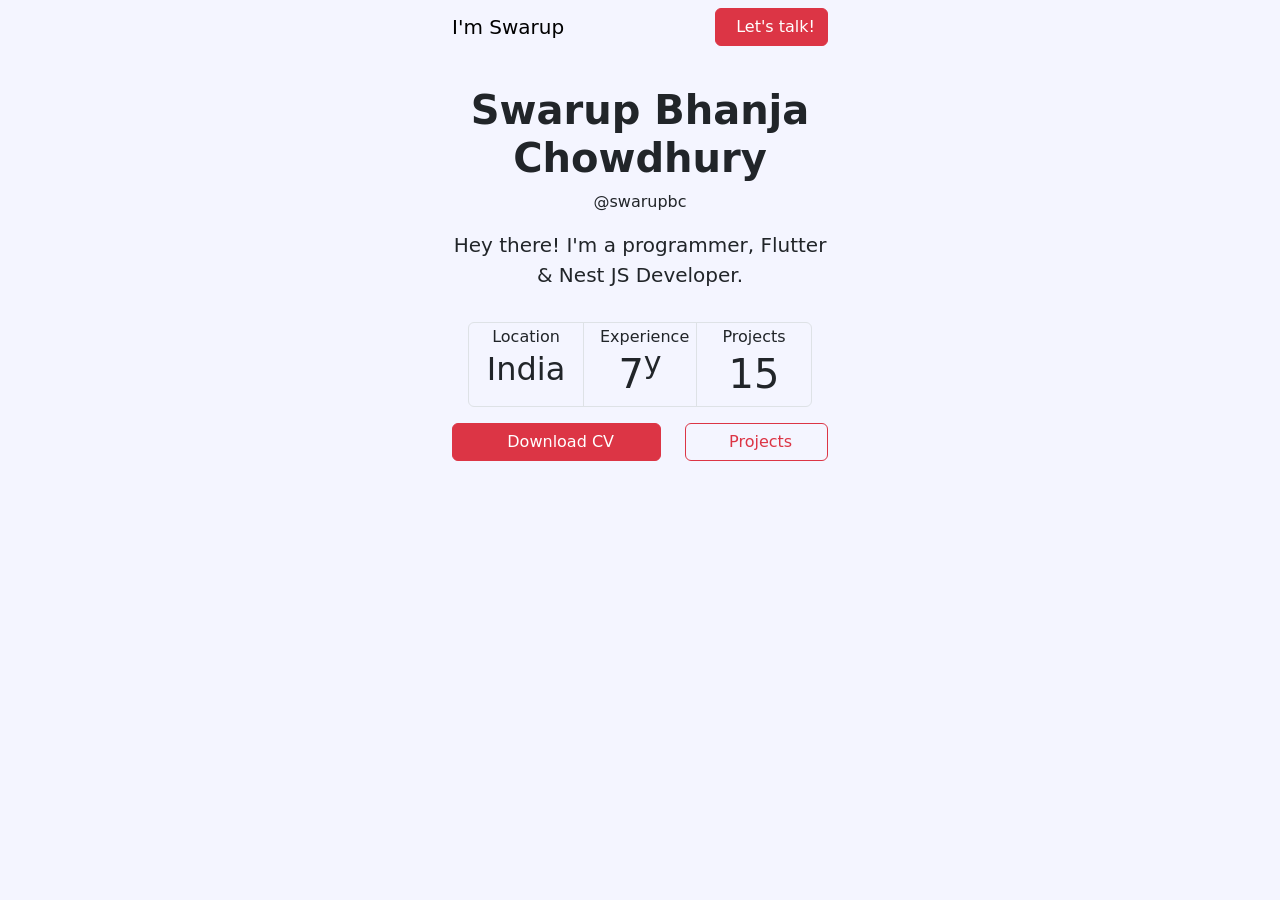
==== index.html @ 0d43d217 "username changed" ====
<!DOCTYPE html>
<html lang="en">

<head>

  <!-- Native CSS Start -->
  <link rel="stylesheet" href="/css/index.css">
  <!-- Native CSS Start -->

  <!-- Bootstrap CSS Start -->
  <link href="https://cdn.jsdelivr.net/npm/bootstrap@5.2.0-beta1/dist/css/bootstrap.min.css" rel="stylesheet"
    integrity="sha384-0evHe/X+R7YkIZDRvuzKMRqM+OrBnVFBL6DOitfPri4tjfHxaWutUpFmBp4vmVor" crossorigin="anonymous">
  <!-- Bootstrap CSS End -->

  <!-- Icon Pack Start -->
  <script src="https://kit.fontawesome.com/94b68a0c09.js" crossorigin="anonymous"></script>
  <!-- Icon Pack End -->

  <!-- Meta Start -->
  <meta charset="UTF-8">
  <meta name="viewport" content="width=device-width, initial-scale=1.0">
  <meta name="language" content="en">
  <meta http-equiv="X-UA-Compatible" content="ie=edge">
  <meta name="description" content="Swarup Bhanja Chowdhury, Senior Software Engineer, Flutter & Nest JS Developer. Kolkata, India">
  <meta name="keywords" content="Software Engineer, Flutter Developer, Nest JS Developer, Swarup, Swarup Bhanja, Swarup Bhanja Chowdhury, Software Engineer Kolkata, Software Developer Kolkata, Flutter Developer Kolkata">
  <meta name="author" content="Swarup Bhanja Chowdhury">

  <meta property="og:title" content="Swarup Bhanja Chowdhury">
  <meta property="og:description" content="Senior Software Engineer. Kolkata, India">
  <meta property="og:image" content="https://swarup.dev/res/profile.jpg">
  <meta property="og:url" content="https://swarup.dev">

  <meta name="geo.region" content="IN">
  <meta name="geo.placename" content="Kolkata, West Bengal">
  <meta name="geo.position" content="22.5500;88.3333">





  <title>I'm Swarup</title>
  <!-- Meta End -->
  <script>
    window.onload = function() {
      // Get the current year
      var currentYear = new Date().getFullYear();
      
      // Calculate the base number based on the current year
      var baseNumber = 4 + (currentYear - 2023); // Assuming the starting year is 2023
      
      // Update the content of the <p> element for experience
      var experienceElement = document.getElementById("dynamicExpression");
      experienceElement.innerHTML = baseNumber + "<sup>y</sup>";
  
      // Calculate the dynamic number based on the current year
      var dynamicNumber = Math.min(9 + (2 * (currentYear - 2023)), 99); // Assuming the starting year is 2023
      
      // Update the content of the <p> element for projects
      var projectsElement = document.getElementById("dynamicNumber");
      projectsElement.innerHTML = dynamicNumber;
    };
  </script>
</head>

<body style="background-color:#f4f5ff;">

  <main class="d-block mx-auto" style="max-width:400px;">

    <div class="w-100">
      <nav class="navbar navbar-expand-lg">
        <div class="container-fluid my-auto">
          <p class="navbar-brand h1 mb-0">
            I'm Swarup
          </p>
          <button class="btn btn-danger" onclick="location.href = '/contact';"><i
              class="fa-solid fa-message pe-2"></i>Let's talk!</button>
        </div>
      </nav>
    </div>

    <div class="container">
      <div class="row">
        <div class="col-12">
          <img src="res/profile.jpg" alt="" class="rounded-5 d-block mx-auto my-3" style="width:50%">
          <p class="h1 text-center fw-bold">
            Swarup Bhanja Chowdhury
          </p>
          <p class="fs-6 text-center">
            @swarupbc
          </p>
          <p class="fs-5 text-center">
            Hey there! I'm a programmer, Flutter & Nest JS Developer.
          </p>
        </div>
      </div>
      <div class="row border border-1 m-3 rounded">
        <div class="col-4 text-center">
          <p class="h6 m-1">
            Location
          </p>
          <p class="h2">
            India
          </p>
        </div>
        <div class="col-4 text-center border-start border-end">
          <p class="h6 m-1">
            Experience
          </p>
          <p class="h1" id="dynamicExpression"></p>
        </div>
        <div class="col-4 text-center">
          <p class="h6 m-1">
            Projects
          </p>
          <p class="h1" id="dynamicNumber"></p>
        </div>
      </div>
      <div class="row">
        <div class="col-7">
          <a href="/res/resume.pdf" download>
            <button class="btn btn-danger w-100"><i class="fa-solid fa-download pe-2"></i>Download CV</button>
          </a>
        </div>
        <div class="col-5">
          <button class="btn btn-outline-danger w-100"
            onclick="window.open('https://github.com/swarupbc?tab=repositories', '_blank');">
            <i class="fa-solid fa-briefcase pe-2"></i>Projects
          </button>
        </div>
      </div>
    </div>
    </div>
  </main>




  <!-- Native JS Start -->
  <script src="js/index.js"></script>
  <!-- Native JS End -->

  <!-- Bootstrap JS Start -->
  <script src="https://cdn.jsdelivr.net/npm/bootstrap@5.2.0-beta1/dist/js/bootstrap.bundle.min.js"
    integrity="sha384-pprn3073KE6tl6bjs2QrFaJGz5/SUsLqktiwsUTF55Jfv3qYSDhgCecCxMW52nD2"
    crossorigin="anonymous"></script>
  <!-- Bootstrap JS End -->

</body>

</html>
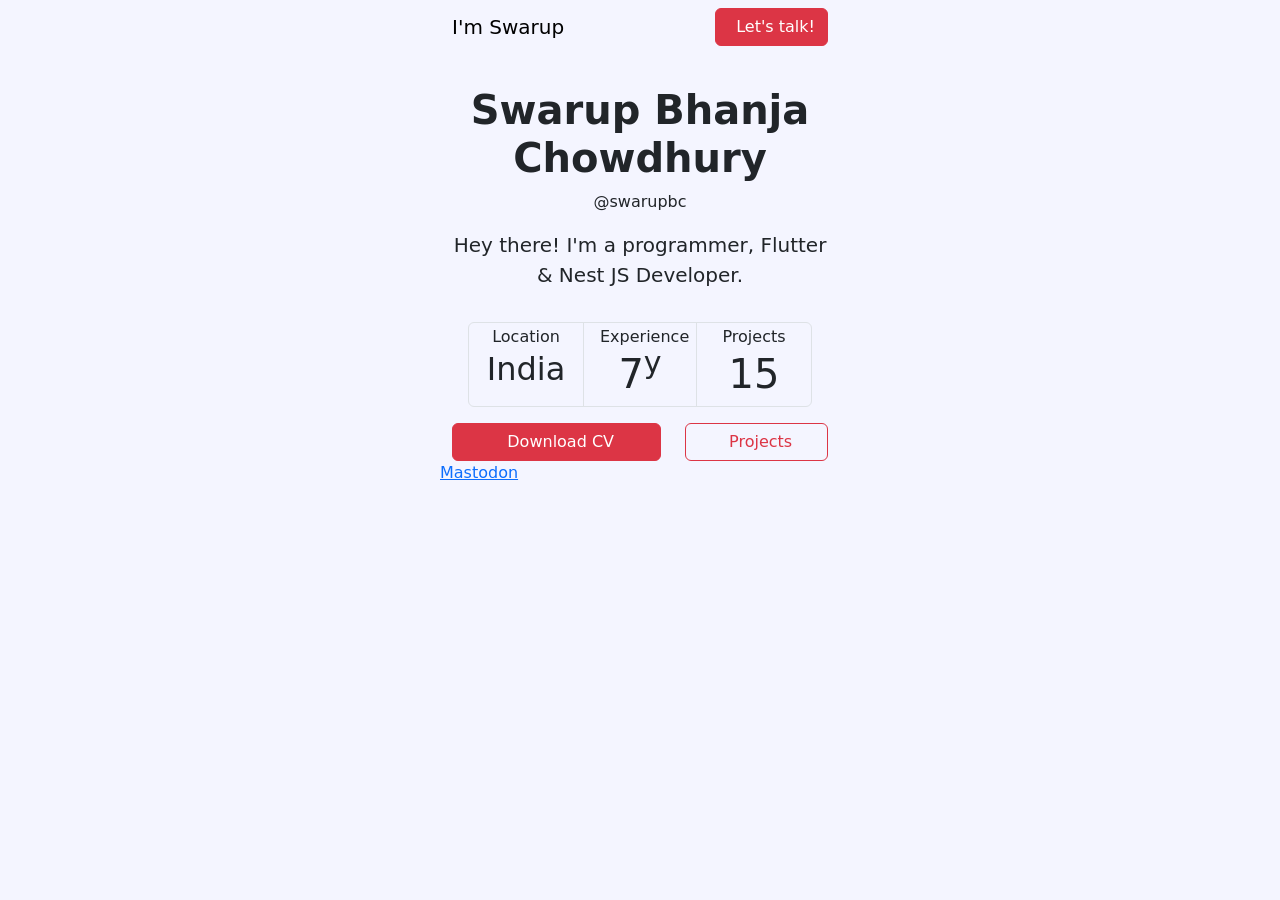
==== commit efcaf281: "update index" ====
--- a/index.html
+++ b/index.html
@@ -130,6 +130,7 @@
       </div>
     </div>
     </div>
+    <a rel="me" href="https://mastodon.social/@swarupbc">Mastodon</a>
   </main>
 
 
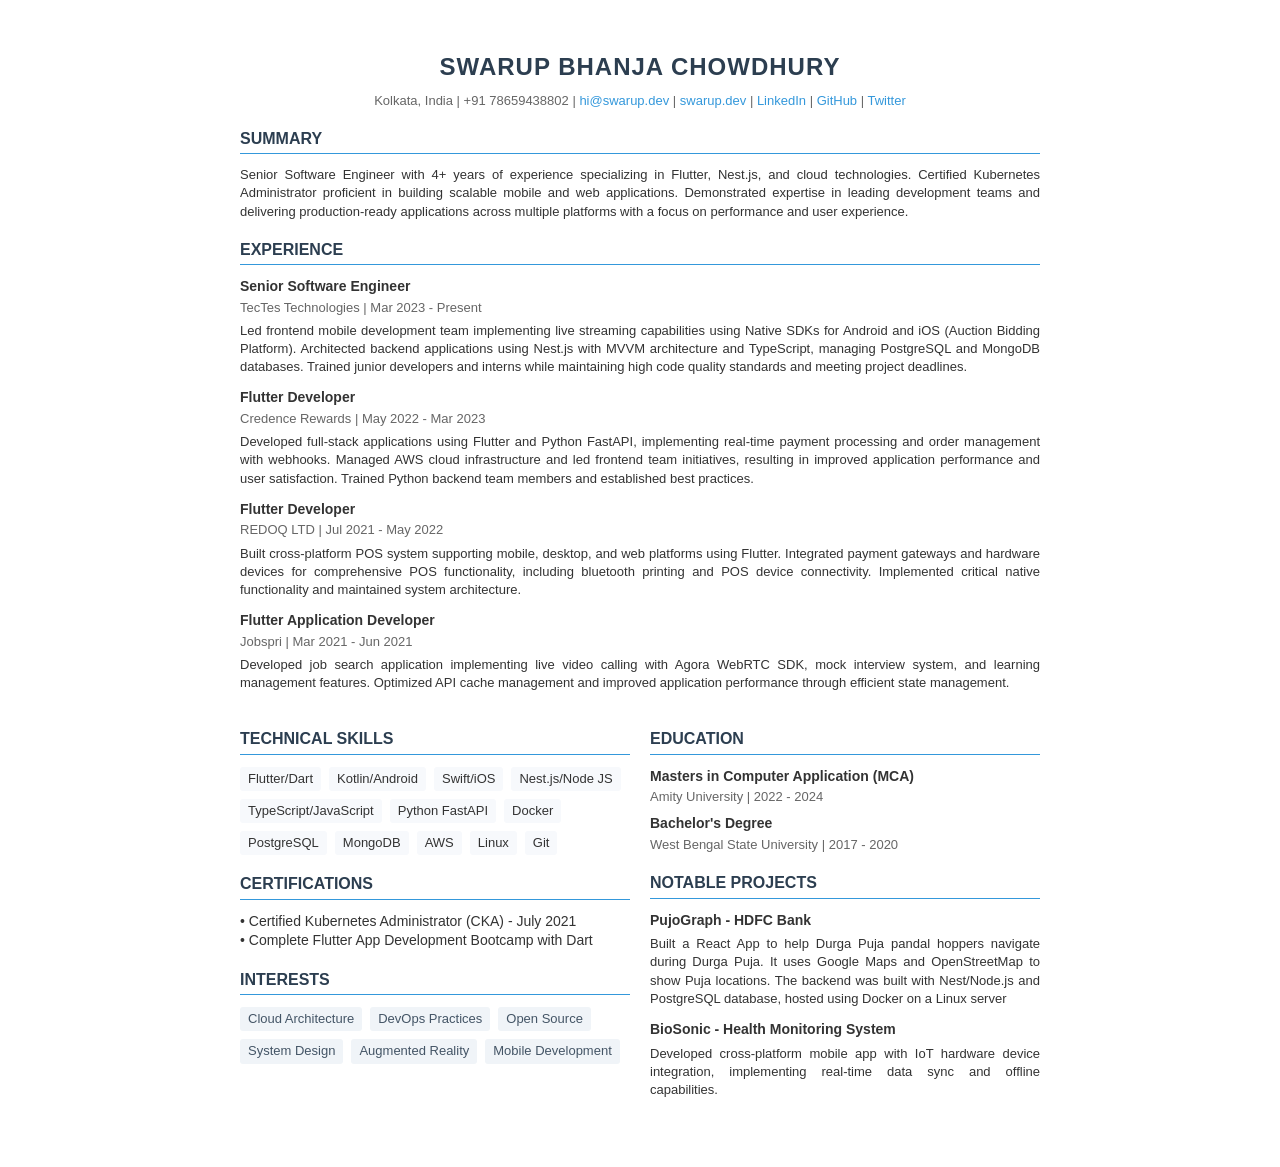
==== commit 462a2001: "init" ====
--- a/index.html
+++ b/index.html
@@ -2,150 +2,156 @@
 <html lang="en">
 
 <head>
-
-  <!-- Native CSS Start -->
-  <link rel="stylesheet" href="/css/index.css">
-  <!-- Native CSS Start -->
-
-  <!-- Bootstrap CSS Start -->
-  <link href="https://cdn.jsdelivr.net/npm/bootstrap@5.2.0-beta1/dist/css/bootstrap.min.css" rel="stylesheet"
-    integrity="sha384-0evHe/X+R7YkIZDRvuzKMRqM+OrBnVFBL6DOitfPri4tjfHxaWutUpFmBp4vmVor" crossorigin="anonymous">
-  <!-- Bootstrap CSS End -->
-
-  <!-- Icon Pack Start -->
-  <script src="https://kit.fontawesome.com/94b68a0c09.js" crossorigin="anonymous"></script>
-  <!-- Icon Pack End -->
-
-  <!-- Meta Start -->
-  <meta charset="UTF-8">
-  <meta name="viewport" content="width=device-width, initial-scale=1.0">
-  <meta name="language" content="en">
-  <meta http-equiv="X-UA-Compatible" content="ie=edge">
-  <meta name="description" content="Swarup Bhanja Chowdhury, Senior Software Engineer, Flutter & Nest JS Developer. Kolkata, India">
-  <meta name="keywords" content="Software Engineer, Flutter Developer, Nest JS Developer, Swarup, Swarup Bhanja, Swarup Bhanja Chowdhury, Software Engineer Kolkata, Software Developer Kolkata, Flutter Developer Kolkata">
-  <meta name="author" content="Swarup Bhanja Chowdhury">
-
-  <meta property="og:title" content="Swarup Bhanja Chowdhury">
-  <meta property="og:description" content="Senior Software Engineer. Kolkata, India">
-  <meta property="og:image" content="https://swarup.dev/res/profile.jpg">
-  <meta property="og:url" content="https://swarup.dev">
-
-  <meta name="geo.region" content="IN">
-  <meta name="geo.placename" content="Kolkata, West Bengal">
-  <meta name="geo.position" content="22.5500;88.3333">
-
-
-
-
-
-  <title>I'm Swarup</title>
-  <!-- Meta End -->
-  <script>
-    window.onload = function() {
-      // Get the current year
-      var currentYear = new Date().getFullYear();
-      
-      // Calculate the base number based on the current year
-      var baseNumber = 4 + (currentYear - 2023); // Assuming the starting year is 2023
-      
-      // Update the content of the <p> element for experience
-      var experienceElement = document.getElementById("dynamicExpression");
-      experienceElement.innerHTML = baseNumber + "<sup>y</sup>";
-  
-      // Calculate the dynamic number based on the current year
-      var dynamicNumber = Math.min(9 + (2 * (currentYear - 2023)), 99); // Assuming the starting year is 2023
-      
-      // Update the content of the <p> element for projects
-      var projectsElement = document.getElementById("dynamicNumber");
-      projectsElement.innerHTML = dynamicNumber;
-    };
-  </script>
+    <meta charset="UTF-8">
+    <title>Swarup Bhanja Chowdhury - Software Developer</title>
+    <link rel="stylesheet" href="./styles.css">
 </head>
 
-<body style="background-color:#f4f5ff;">
-
-  <main class="d-block mx-auto" style="max-width:400px;">
-
-    <div class="w-100">
-      <nav class="navbar navbar-expand-lg">
-        <div class="container-fluid my-auto">
-          <p class="navbar-brand h1 mb-0">
-            I'm Swarup
-          </p>
-          <button class="btn btn-danger" onclick="location.href = '/contact';"><i
-              class="fa-solid fa-message pe-2"></i>Let's talk!</button>
+<body>
+    <div class="header">
+        <h1>SWARUP BHANJA CHOWDHURY</h1>
+        <div class="contact-info">
+            Kolkata, India | +91 78659438802 |
+            <a href="mailto:hi@swarup.dev" target="_blank">hi@swarup.dev</a> |
+            <a href="https://swarup.dev" target="_blank">swarup.dev</a> |
+            <a href="https://linkedin.com/in/swarupbc" target="_blank">LinkedIn</a> |
+            <a href="https://github.com/swarupbc" target="_blank">GitHub</a> |
+            <a href="https://twitter.com/swarupbc" target="_blank">Twitter</a>
         </div>
-      </nav>
     </div>
 
-    <div class="container">
-      <div class="row">
-        <div class="col-12">
-          <img src="res/profile.jpg" alt="" class="rounded-5 d-block mx-auto my-3" style="width:50%">
-          <p class="h1 text-center fw-bold">
-            Swarup Bhanja Chowdhury
-          </p>
-          <p class="fs-6 text-center">
-            @swarupbc
-          </p>
-          <p class="fs-5 text-center">
-            Hey there! I'm a programmer, Flutter & Nest JS Developer.
-          </p>
+    <div class="section">
+        <div class="section-title">SUMMARY</div>
+        <div class="job-description">
+            Senior Software Engineer with 4+ years of experience specializing in Flutter, Nest.js, and cloud
+            technologies. Certified Kubernetes Administrator proficient in building scalable mobile and web
+            applications. Demonstrated expertise in leading development teams and delivering production-ready
+            applications across multiple platforms with a focus on performance and user experience.
         </div>
-      </div>
-      <div class="row border border-1 m-3 rounded">
-        <div class="col-4 text-center">
-          <p class="h6 m-1">
-            Location
-          </p>
-          <p class="h2">
-            India
-          </p>
+    </div>
+
+    <div class="section">
+        <div class="section-title">EXPERIENCE</div>
+
+        <div class="experience-item">
+            <div class="job-title">Senior Software Engineer</div>
+            <div class="company-date">TecTes Technologies | Mar 2023 - Present</div>
+            <div class="job-description">
+                Led frontend mobile development team implementing live streaming capabilities using Native SDKs for
+                Android and iOS (Auction Bidding Platform). Architected backend applications using Nest.js with MVVM
+                architecture and TypeScript,
+                managing PostgreSQL and MongoDB databases. Trained junior developers and interns while maintaining high
+                code quality standards and meeting project deadlines.
+            </div>
         </div>
-        <div class="col-4 text-center border-start border-end">
-          <p class="h6 m-1">
-            Experience
-          </p>
-          <p class="h1" id="dynamicExpression"></p>
+
+        <div class="experience-item">
+            <div class="job-title">Flutter Developer</div>
+            <div class="company-date">Credence Rewards | May 2022 - Mar 2023</div>
+            <div class="job-description">
+                Developed full-stack applications using Flutter and Python FastAPI, implementing real-time payment
+                processing and order management with webhooks. Managed AWS cloud infrastructure and led frontend team
+                initiatives, resulting in improved application performance and user satisfaction. Trained Python backend
+                team members and established best practices.
+            </div>
         </div>
-        <div class="col-4 text-center">
-          <p class="h6 m-1">
-            Projects
-          </p>
-          <p class="h1" id="dynamicNumber"></p>
+
+        <div class="experience-item">
+            <div class="job-title">Flutter Developer</div>
+            <div class="company-date">REDOQ LTD | Jul 2021 - May 2022</div>
+            <div class="job-description">
+                Built cross-platform POS system supporting mobile, desktop, and web platforms using Flutter. Integrated
+                payment gateways and hardware devices for comprehensive POS functionality, including bluetooth printing
+                and POS device connectivity. Implemented critical native functionality and maintained system
+                architecture.
+            </div>
         </div>
-      </div>
-      <div class="row">
-        <div class="col-7">
-          <a href="/res/resume.pdf" download>
-            <button class="btn btn-danger w-100"><i class="fa-solid fa-download pe-2"></i>Download CV</button>
-          </a>
+
+        <div class="experience-item">
+            <div class="job-title">Flutter Application Developer</div>
+            <div class="company-date">Jobspri | Mar 2021 - Jun 2021</div>
+            <div class="job-description">
+                Developed job search application implementing live video calling with Agora WebRTC SDK, mock interview
+                system, and learning management features. Optimized API cache management and improved application
+                performance through efficient state management.
+            </div>
         </div>
-        <div class="col-5">
-          <button class="btn btn-outline-danger w-100"
-            onclick="window.open('https://github.com/swarupbc?tab=repositories', '_blank');">
-            <i class="fa-solid fa-briefcase pe-2"></i>Projects
-          </button>
+    </div>
+
+    <div class="two-column">
+        <div class="column">
+            <div class="section">
+                <div class="section-title">TECHNICAL SKILLS</div>
+                <ul class="skills-list">
+                    <li class="skill-item">Flutter/Dart</li>
+                    <li class="skill-item">Kotlin/Android</li>
+                    <li class="skill-item">Swift/iOS</li>
+                    <li class="skill-item">Nest.js/Node JS</li>
+                    <li class="skill-item">TypeScript/JavaScript</li>
+                    <li class="skill-item">Python FastAPI</li>
+                    <li class="skill-item">Docker</li>
+                    <li class="skill-item">PostgreSQL</li>
+                    <li class="skill-item">MongoDB</li>
+                    <li class="skill-item">AWS</li>
+                    <li class="skill-item">Linux</li>
+                    <li class="skill-item">Git</li>
+                </ul>
+            </div>
+
+            <div class="section">
+                <div class="section-title">CERTIFICATIONS</div>
+                <div class="education-item">
+                    • Certified Kubernetes Administrator (CKA) - July 2021<br>
+                    • Complete Flutter App Development Bootcamp with Dart
+                </div>
+            </div>
+
+            <div class="section">
+                <div class="section-title">INTERESTS</div>
+                <ul class="interests-list">
+                    <li class="interest-item">Cloud Architecture</li>
+                    <li class="interest-item">DevOps Practices</li>
+                    <li class="interest-item">Open Source</li>
+                    <li class="interest-item">System Design</li>
+                    <li class="interest-item">Augmented Reality</li>
+                    <li class="interest-item">Mobile Development</li>
+                </ul>
+            </div>
         </div>
-      </div>
+
+        <div class="column">
+            <div class="section">
+                <div class="section-title">EDUCATION</div>
+                <div class="education-item">
+                    <div class="job-title">Masters in Computer Application (MCA)</div>
+                    <div class="company-date">Amity University | 2022 - 2024</div>
+                </div>
+                <div class="education-item">
+                    <div class="job-title">Bachelor's Degree</div>
+                    <div class="company-date">West Bengal State University | 2017 - 2020</div>
+                </div>
+            </div>
+
+            <div class="section">
+                <div class="section-title">NOTABLE PROJECTS</div>
+                <div class="experience-item">
+                    <div class="job-title">PujoGraph - HDFC Bank</div>
+                    <div class="job-description">
+                        Built a React App to help Durga Puja pandal hoppers navigate during Durga Puja. It uses
+                        Google Maps and OpenStreetMap to show Puja locations. The backend was built with Nest/Node.js
+                        and PostgreSQL database, hosted using Docker on a Linux server
+                    </div>
+                </div>
+                <div class="experience-item">
+                    <div class="job-title">BioSonic - Health Monitoring System</div>
+                    <div class="job-description">
+                        Developed cross-platform mobile app with IoT hardware device integration, implementing real-time
+                        data sync and offline capabilities.
+                    </div>
+                </div>
+            </div>
+        </div>
     </div>
-    </div>
-    <a rel="me" href="https://mastodon.social/@swarupbc">Mastodon</a>
-  </main>
-
-
-
-
-  <!-- Native JS Start -->
-  <script src="js/index.js"></script>
-  <!-- Native JS End -->
-
-  <!-- Bootstrap JS Start -->
-  <script src="https://cdn.jsdelivr.net/npm/bootstrap@5.2.0-beta1/dist/js/bootstrap.bundle.min.js"
-    integrity="sha384-pprn3073KE6tl6bjs2QrFaJGz5/SUsLqktiwsUTF55Jfv3qYSDhgCecCxMW52nD2"
-    crossorigin="anonymous"></script>
-  <!-- Bootstrap JS End -->
-
 </body>
 
 </html>
--- a/styles.css
+++ b/styles.css
@@ -0,0 +1,147 @@
+/* styles.css */
+body {
+    font-family: 'Arial', sans-serif;
+    line-height: 1.4;
+    max-width: 800px;
+    margin: 30px auto;
+    padding: 20px;
+    color: #333;
+    font-size: 14px;
+}
+
+.header {
+    text-align: center;
+    margin-bottom: 15px;
+}
+
+h1 {
+    color: #2c3e50;
+    margin: 0;
+    font-size: 24px;
+    letter-spacing: 1px;
+}
+
+.contact-info {
+    color: #666;
+    margin: 8px 0;
+    font-size: 13px;
+}
+
+.section {
+    margin: 18px 0;
+}
+
+.section-title {
+    color: #2c3e50;
+    border-bottom: 1.5px solid #3498db;
+    padding-bottom: 3px;
+    margin-bottom: 12px;
+    font-size: 16px;
+    font-weight: bold;
+}
+
+.experience-item {
+    margin-bottom: 12px;
+}
+
+.job-title {
+    font-weight: bold;
+    margin-bottom: 2px;
+    font-size: 14px;
+}
+
+.company-date {
+    color: #666;
+    font-size: 13px;
+    margin-bottom: 3px;
+}
+
+.job-description {
+    font-size: 13px;
+    text-align: justify;
+    margin: 5px 0;
+}
+
+.skills-list {
+    display: flex;
+    flex-wrap: wrap;
+    gap: 8px;
+    margin: 0;
+    padding: 0;
+    list-style: none;
+}
+
+.skill-item {
+    background: #f7f9fc;
+    padding: 3px 8px;
+    border-radius: 3px;
+    font-size: 13px;
+}
+
+.education-item {
+    margin-bottom: 8px;
+}
+
+.two-column {
+    display: flex;
+    justify-content: space-between;
+    gap: 20px;
+}
+
+.column {
+    flex: 1;
+}
+
+.contact-info a {
+    color: #3498db;
+    text-decoration: none;
+    transition: color 0.2s;
+}
+
+.contact-info a:hover {
+    color: #2980b9;
+    text-decoration: underline;
+}
+
+.interests-list {
+    display: flex;
+    flex-wrap: wrap;
+    gap: 8px;
+    margin: 5px 0;
+    padding: 0;
+    list-style: none;
+}
+
+.interest-item {
+    background: #f0f4f8;
+    padding: 3px 8px;
+    border-radius: 3px;
+    font-size: 13px;
+    color: #456;
+}
+
+@media print {
+    body {
+        margin: 0;
+        padding: 10px;
+    }
+
+    header,
+    .header-date,
+    .header-time {
+        display: none;
+    }
+
+    @page {
+        margin: 2cm;
+
+        /* Adding page numbers in the footer */
+        @bottom-center {
+            content: counter(page) "/" counter(pages);
+        }
+    }
+
+    .section {
+        page-break-inside: avoid;
+    }
+}
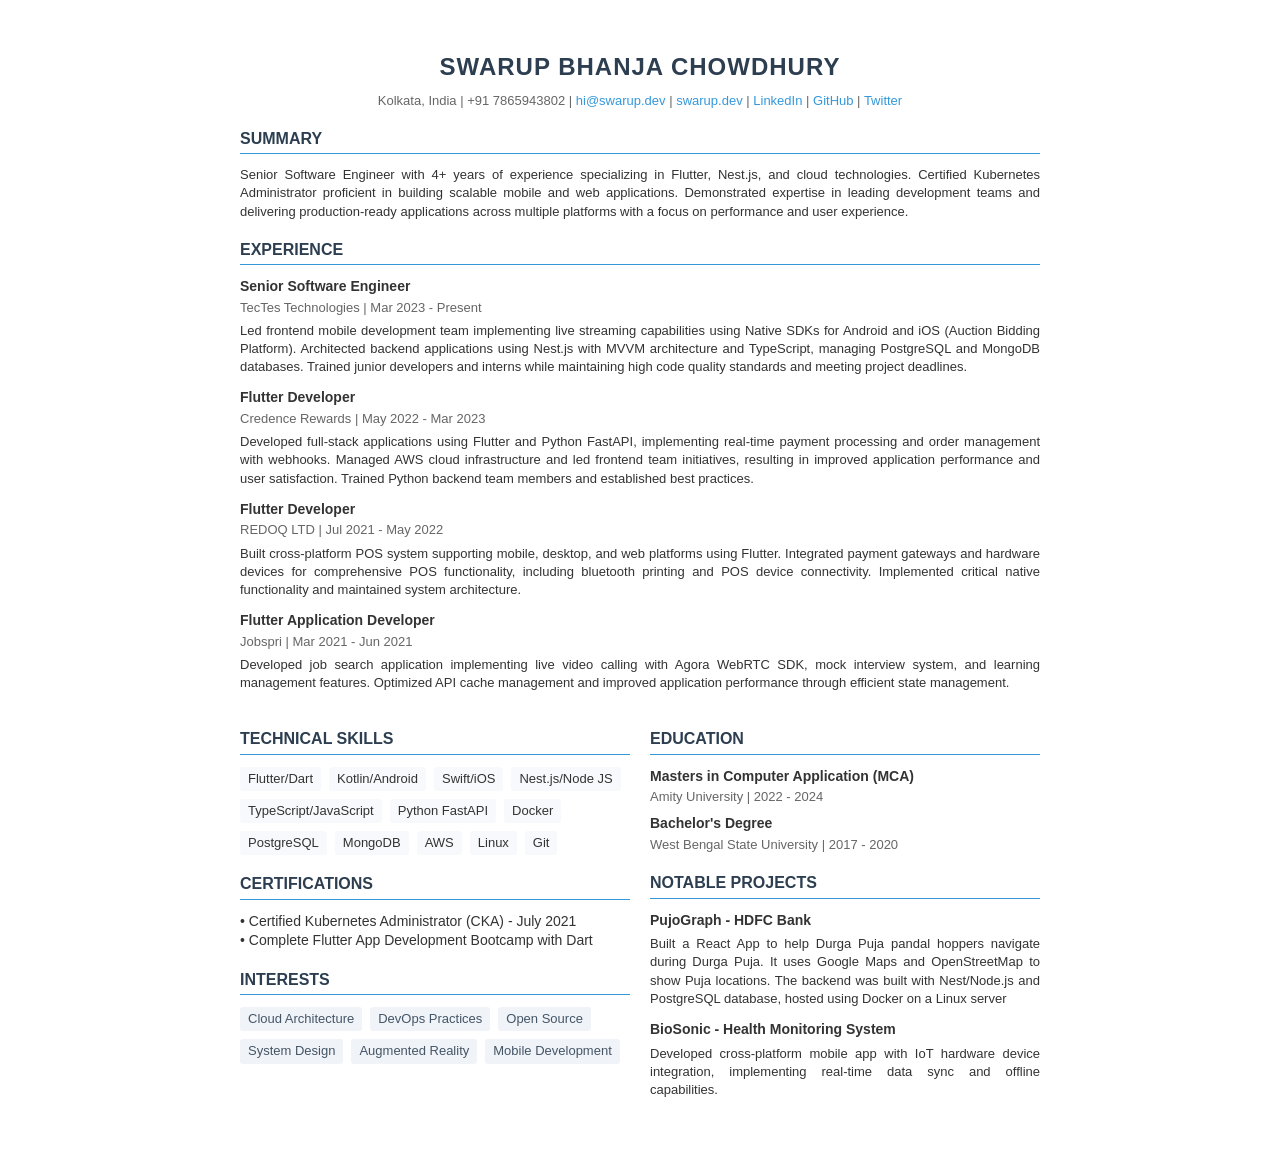
==== commit 91acbd33: "contact no. fix" ====
--- a/index.html
+++ b/index.html
@@ -11,7 +11,7 @@
     <div class="header">
         <h1>SWARUP BHANJA CHOWDHURY</h1>
         <div class="contact-info">
-            Kolkata, India | +91 78659438802 |
+            Kolkata, India | +91 7865943802 |
             <a href="mailto:hi@swarup.dev" target="_blank">hi@swarup.dev</a> |
             <a href="https://swarup.dev" target="_blank">swarup.dev</a> |
             <a href="https://linkedin.com/in/swarupbc" target="_blank">LinkedIn</a> |
@@ -154,4 +154,4 @@
     </div>
 </body>
 
-</html>+</html>
